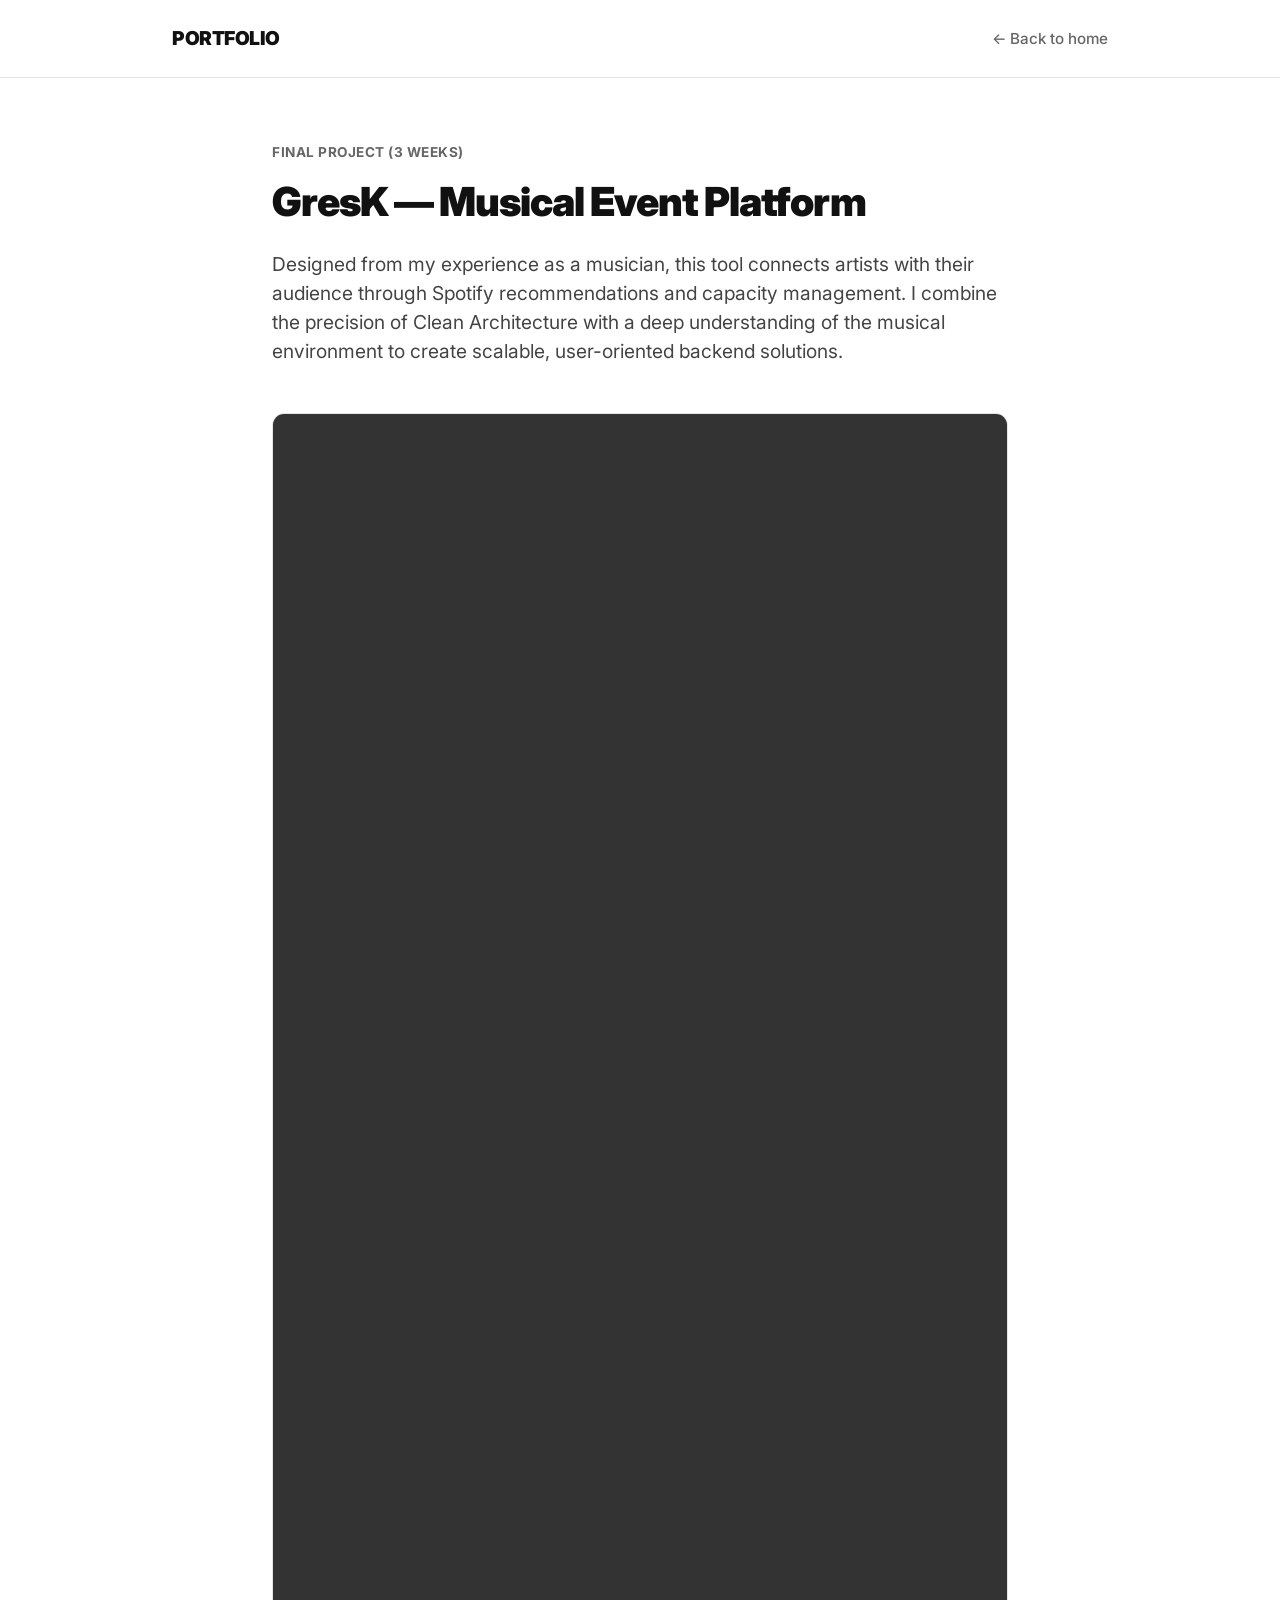
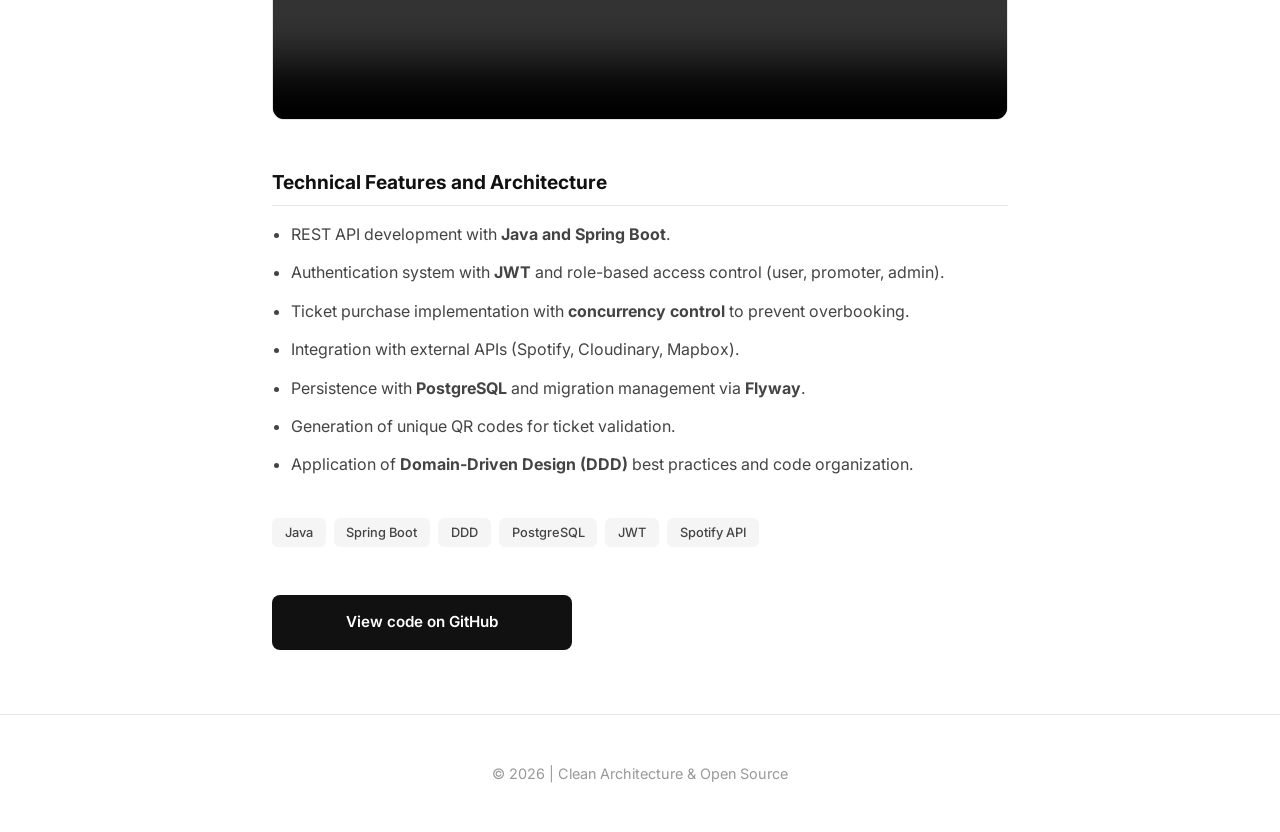
==== gresk.html @ b130218a "feat: add porfilio" ====
<!DOCTYPE html>
<html lang="en">
<head>
    <meta charset="UTF-8">
    <meta name="viewport" content="width=device-width, initial-scale=1.0">
    <title>GresK | Portfolio</title>
    <link rel="stylesheet" href="style.css">
    <link href="https://fonts.googleapis.com/css2?family=Inter:wght@400;500;700;900&display=swap" rel="stylesheet">
</head>
<body>

    <nav class="navbar">
        <div class="nav-container">
            <span class="logo">PORTFOLIO</span>
            <div class="nav-links">
                <a href="index.html">← Back to home</a>
            </div>
        </div>
    </nav>

    <main class="container project-page">
        <header class="project-header">
            <p class="project-meta">Final project (3 weeks)</p>
            <h1 class="project-title">GresK — Musical Event Platform</h1>
            <p class="project-intro">Designed from my experience as a musician, this tool connects artists with their audience through Spotify recommendations and capacity management. I combine the precision of Clean Architecture with a deep understanding of the musical environment to create scalable, user-oriented backend solutions.</p>
        </header>

                <div class="video-container">
            <video controls preload="metadata">
                <source src="assets/demo-gresk.mp4" type="video/mp4">
                Your browser does not support video playback.
            </video>
        </div>

        <div class="project-body">
            <h3>Technical Features and Architecture</h3>
            <ul class="project-features">
                <li>REST API development with <strong>Java and Spring Boot</strong>.</li>
                <li>Authentication system with <strong>JWT</strong> and role-based access control (user, promoter, admin).</li>
                <li>Ticket purchase implementation with <strong>concurrency control</strong> to prevent overbooking.</li>
                <li>Integration with external APIs (Spotify, Cloudinary, Mapbox).</li>
                <li>Persistence with <strong>PostgreSQL</strong> and migration management via <strong>Flyway</strong>.</li>
                <li>Generation of unique QR codes for ticket validation.</li>
                <li>Application of <strong>Domain-Driven Design (DDD)</strong> best practices and code organization.</li>
            </ul>

            <div class="project-tags-large">
                <span class="tag">Java</span>
                <span class="tag">Spring Boot</span>
                <span class="tag">DDD</span>
                <span class="tag">PostgreSQL</span>
                <span class="tag">JWT</span>
                <span class="tag">Spotify API</span>
            </div>

            <div class="project-action">
                <a href="https://github.com/GresK-organitation/GresK-backend" target="_blank" class="card-btn">View code on GitHub</a>
            </div>
        </div>

    </main>

    <footer class="footer">
        <div class="container">
            <p>© 2026 | Clean Architecture & Open Source</p>
        </div>
    </footer>

</body>
</html>
---- style.css ----
/* RESET MINIMALISTA */
* {
    margin: 0;
    padding: 0;
    box-sizing: border-box;
}

body {
    font-family: 'Inter', sans-serif;
    background-color: #ffffff; /* Blanco puro */
    color: #111111; /* Negro casi puro */
    line-height: 1.5;
    -webkit-font-smoothing: antialiased;
}

.container {
    max-width: 1000px;
    margin: 0 auto;
    padding: 0 2rem;
}

/* NAVEGACIÓN */
.navbar {
    border-bottom: 1px solid #e5e5e5;
    padding: 1.5rem 0;
}

.nav-container {
    max-width: 1000px;
    margin: 0 auto;
    padding: 0 2rem;
    display: flex;
    justify-content: space-between;
    align-items: center;
}

.logo {
    font-weight: 900;
    font-size: 1.2rem;
    letter-spacing: -0.5px;
}

.nav-links a {
    color: #666666;
    text-decoration: none;
    font-weight: 500;
    font-size: 0.95rem;
    margin-left: 2rem;
    transition: color 0.2s ease;
}

.nav-links a:hover {
    color: #111111;
}

/* CABECERA (HERO) */
.hero {
    padding: 6rem 2rem 4rem 2rem;
    text-align: center;
}

.hero h1 {
    font-weight: 900;
    font-size: 3rem;
    letter-spacing: -1.5px;
    margin-bottom: 1rem;
    line-height: 1.1;
}

.subtitle {
    font-size: 1.1rem;
    color: #666666;
    max-width: 600px;
    margin: 0 auto;
}

/* GRID DE TARJETAS */
.cards-grid {
    display: grid;
    grid-template-columns: repeat(auto-fit, minmax(350px, 1fr));
    gap: 3rem;
    padding-bottom: 6rem;
}

/* DISEÑO DE LA TARJETA */
.card {
    display: flex;
    flex-direction: column;
    border: 1px solid #e5e5e5; /* Borde muy fino y sutil */
    border-radius: 12px;
    overflow: hidden;
    transition: transform 0.3s ease, box-shadow 0.3s ease;
    background-color: #ffffff;
}

.card:hover {
    transform: translateY(-4px);
    box-shadow: 0 12px 24px rgba(0, 0, 0, 0.06);
}

/* SIMULACIÓN DE IMAGEN DE CABECERA */
.card-image {
    height: 200px; /* Ajusta la altura a tu gusto */
    overflow: hidden; /* Esto oculta si la imagen es más grande */
}
.portfolio-img {
    display: block; /* Elimina espacios extra debajo de la imagen */
    width: 100%;
    height: 100%;
    object-fit: cover; /* Esto es clave: recorta la imagen para que rellene el hueco sin deformarla */
    transition: transform 0.5s ease;
}

/* Efecto divertido al pasar el ratón */
.card:hover .portfolio-img {
    transform: scale(1.05); /* La imagen hace un pequeño zoom suave */
}

.bg-black {
    background-color: #111111;
}

.bg-gray {
    background-color: #f5f5f5;
    border-bottom: 1px solid #e5e5e5;
}

.card-badge {
    background-color: #ffffff;
    color: #111111;
    padding: 0.4rem 0.8rem;
    font-size: 0.75rem;
    font-weight: 700;
    border-radius: 4px;
    letter-spacing: 0.5px;
}

.bg-gray .card-badge {
    background-color: #111111;
    color: #ffffff;
}

/* CONTENIDO DE LA TARJETA */
.card-content {
    padding: 2rem;
    display: flex;
    flex-direction: column;
    flex-grow: 1;
}

.card-title {
    font-size: 1.4rem;
    font-weight: 700;
    letter-spacing: -0.5px;
    margin-bottom: 0.8rem;
}

.card-desc {
    color: #666666;
    font-size: 0.95rem;
    margin-bottom: 1.5rem;
    flex-grow: 1;
}

/* ETIQUETAS */
.tags {
    display: flex;
    flex-wrap: wrap;
    gap: 0.5rem;
    margin-bottom: 2rem;
}

.tag {
    background-color: #f5f5f5;
    color: #444444;
    padding: 0.3rem 0.8rem;
    font-size: 0.8rem;
    font-weight: 500;
    border-radius: 6px;
}

/* BOTÓN DE LA TARJETA */
.card-btn {
    display: block;
    width: 100%;
    text-align: center;
    background-color: #111111;
    color: #ffffff;
    padding: 1rem;
    text-decoration: none;
    font-weight: 600;
    font-size: 0.95rem;
    border-radius: 8px;
    transition: background-color 0.2s ease;
}

.card-btn:hover {
    background-color: #333333;
}

/* PIE DE PÁGINA */
.footer {
    border-top: 1px solid #e5e5e5;
    padding: 3rem 0;
    text-align: center;
    color: #999999;
    font-size: 0.9rem;
}

/* RESPONSIVE */
@media (max-width: 768px) {
    .hero h1 {
        font-size: 2.2rem;
    }
    .cards-grid {
        grid-template-columns: 1fr;
    }
}

/* --- ESTILOS PARA LAS PÁGINAS DE DETALLE DE PROYECTO --- */

.card-image-link {
    text-decoration: none;
    display: block;
}

.project-page {
    max-width: 800px;
    padding-top: 4rem;
    padding-bottom: 4rem;
}

.project-meta {
    font-size: 0.85rem;
    font-weight: 700;
    color: #666666;
    text-transform: uppercase;
    letter-spacing: 0.5px;
    margin-bottom: 1rem;
}

.project-title {
    font-size: 2.5rem;
    font-weight: 900;
    letter-spacing: -1px;
    margin-bottom: 1.5rem;
    line-height: 1.2;
}

.project-intro {
    font-size: 1.2rem;
    color: #444444;
    margin-bottom: 3rem;
}

.project-body h3 {
    font-size: 1.2rem;
    font-weight: 700;
    margin-bottom: 1rem;
    border-bottom: 1px solid #e5e5e5;
    padding-bottom: 0.5rem;
}

.project-features {
    margin-left: 1.2rem;
    margin-bottom: 2.5rem;
    color: #444444;
}

.project-features li {
    margin-bottom: 0.8rem;
    line-height: 1.6;
}

.project-tags-large {
    display: flex;
    flex-wrap: wrap;
    gap: 0.5rem;
    margin-bottom: 3rem;
}

.project-action {
    max-width: 300px; /* Para que el botón no ocupe toda la pantalla en PC */
}

.video-container {
    margin: 2rem 0 3rem 0rem;
    width: 100%;
    border: 1px solid #e5e5e5;
    border-radius: 12px;
    overflow: hidden;
    background-color: #f5f5f5; /* Fondo gris claro mientras carga */
}

.video-container iframe,
.video-container video {
    width: 100%;
    height: auto;
    aspect-ratio: 9/ 16; /* Mantiene la proporción panorámica perfecta */
    display: block;
    outline: none;
}
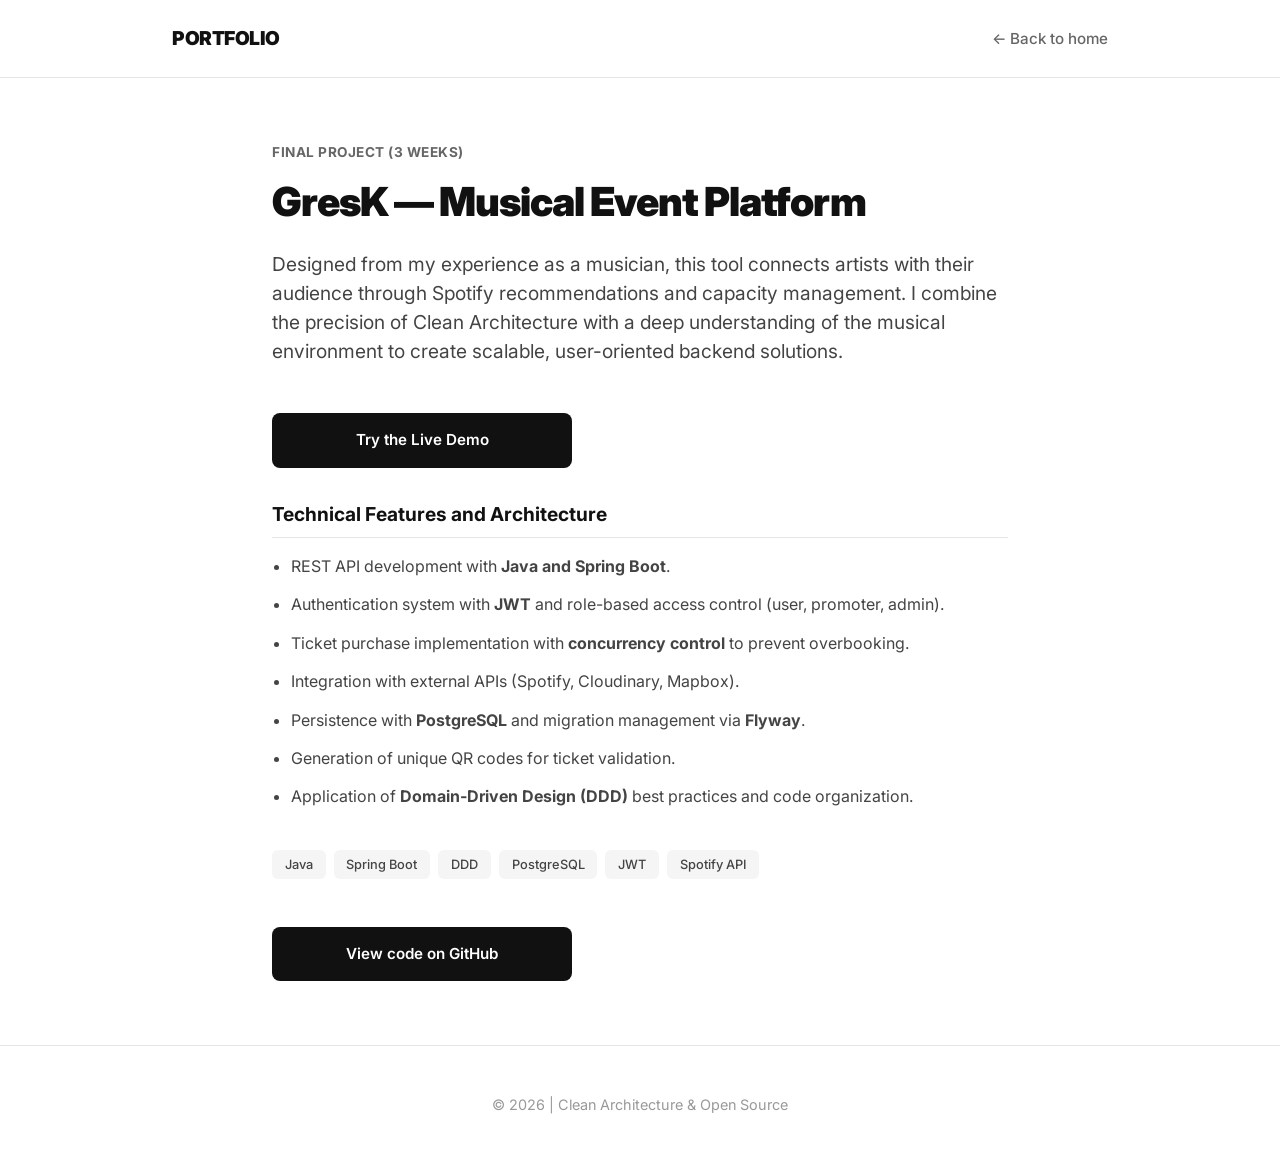
==== commit 1450d57e: "fix: format HTML structure for better readability" ====
--- a/gresk.html
+++ b/gresk.html
@@ -9,62 +9,59 @@
 </head>
 <body>
 
-    <nav class="navbar">
-        <div class="nav-container">
-            <span class="logo">PORTFOLIO</span>
-            <div class="nav-links">
-                <a href="index.html">← Back to home</a>
-            </div>
+<nav class="navbar">
+    <div class="nav-container">
+        <span class="logo">PORTFOLIO</span>
+        <div class="nav-links">
+            <a href="index.html">← Back to home</a>
         </div>
-    </nav>
+    </div>
+</nav>
 
-    <main class="container project-page">
-        <header class="project-header">
-            <p class="project-meta">Final project (3 weeks)</p>
-            <h1 class="project-title">GresK — Musical Event Platform</h1>
-            <p class="project-intro">Designed from my experience as a musician, this tool connects artists with their audience through Spotify recommendations and capacity management. I combine the precision of Clean Architecture with a deep understanding of the musical environment to create scalable, user-oriented backend solutions.</p>
-        </header>
+<main class="container project-page">
+    <header class="project-header">
+        <p class="project-meta">Final project (3 weeks)</p>
+        <h1 class="project-title">GresK — Musical Event Platform</h1>
+        <p class="project-intro">Designed from my experience as a musician, this tool connects artists with their audience through Spotify recommendations and capacity management. I combine the precision of Clean Architecture with a deep understanding of the musical environment to create scalable, user-oriented backend solutions.</p>
+    </header>
 
-                <div class="video-container">
-            <video controls preload="metadata">
-                <source src="assets/demo-gresk.mp4" type="video/mp4">
-                Your browser does not support video playback.
-            </video>
+    <div class="project-action" style="margin-bottom: 2rem;">
+        <a href="https://gres-k-frontend-yu4m-nine.vercel.app/" target="_blank" class="card-btn">Try the Live Demo</a>
+    </div>
+
+    <div class="project-body">
+        <h3>Technical Features and Architecture</h3>
+        <ul class="project-features">
+            <li>REST API development with <strong>Java and Spring Boot</strong>.</li>
+            <li>Authentication system with <strong>JWT</strong> and role-based access control (user, promoter, admin).</li>
+            <li>Ticket purchase implementation with <strong>concurrency control</strong> to prevent overbooking.</li>
+            <li>Integration with external APIs (Spotify, Cloudinary, Mapbox).</li>
+            <li>Persistence with <strong>PostgreSQL</strong> and migration management via <strong>Flyway</strong>.</li>
+            <li>Generation of unique QR codes for ticket validation.</li>
+            <li>Application of <strong>Domain-Driven Design (DDD)</strong> best practices and code organization.</li>
+        </ul>
+
+        <div class="project-tags-large">
+            <span class="tag">Java</span>
+            <span class="tag">Spring Boot</span>
+            <span class="tag">DDD</span>
+            <span class="tag">PostgreSQL</span>
+            <span class="tag">JWT</span>
+            <span class="tag">Spotify API</span>
         </div>
 
-        <div class="project-body">
-            <h3>Technical Features and Architecture</h3>
-            <ul class="project-features">
-                <li>REST API development with <strong>Java and Spring Boot</strong>.</li>
-                <li>Authentication system with <strong>JWT</strong> and role-based access control (user, promoter, admin).</li>
-                <li>Ticket purchase implementation with <strong>concurrency control</strong> to prevent overbooking.</li>
-                <li>Integration with external APIs (Spotify, Cloudinary, Mapbox).</li>
-                <li>Persistence with <strong>PostgreSQL</strong> and migration management via <strong>Flyway</strong>.</li>
-                <li>Generation of unique QR codes for ticket validation.</li>
-                <li>Application of <strong>Domain-Driven Design (DDD)</strong> best practices and code organization.</li>
-            </ul>
+        <div class="project-action">
+            <a href="https://github.com/GresK-organitation/GresK-backend" target="_blank" class="card-btn">View code on GitHub</a>
+        </div>
+    </div>
 
-            <div class="project-tags-large">
-                <span class="tag">Java</span>
-                <span class="tag">Spring Boot</span>
-                <span class="tag">DDD</span>
-                <span class="tag">PostgreSQL</span>
-                <span class="tag">JWT</span>
-                <span class="tag">Spotify API</span>
-            </div>
+</main>
 
-            <div class="project-action">
-                <a href="https://github.com/GresK-organitation/GresK-backend" target="_blank" class="card-btn">View code on GitHub</a>
-            </div>
-        </div>
-
-    </main>
-
-    <footer class="footer">
-        <div class="container">
-            <p>© 2026 | Clean Architecture & Open Source</p>
-        </div>
-    </footer>
+<footer class="footer">
+    <div class="container">
+        <p>© 2026 | Clean Architecture & Open Source</p>
+    </div>
+</footer>
 
 </body>
 </html>
